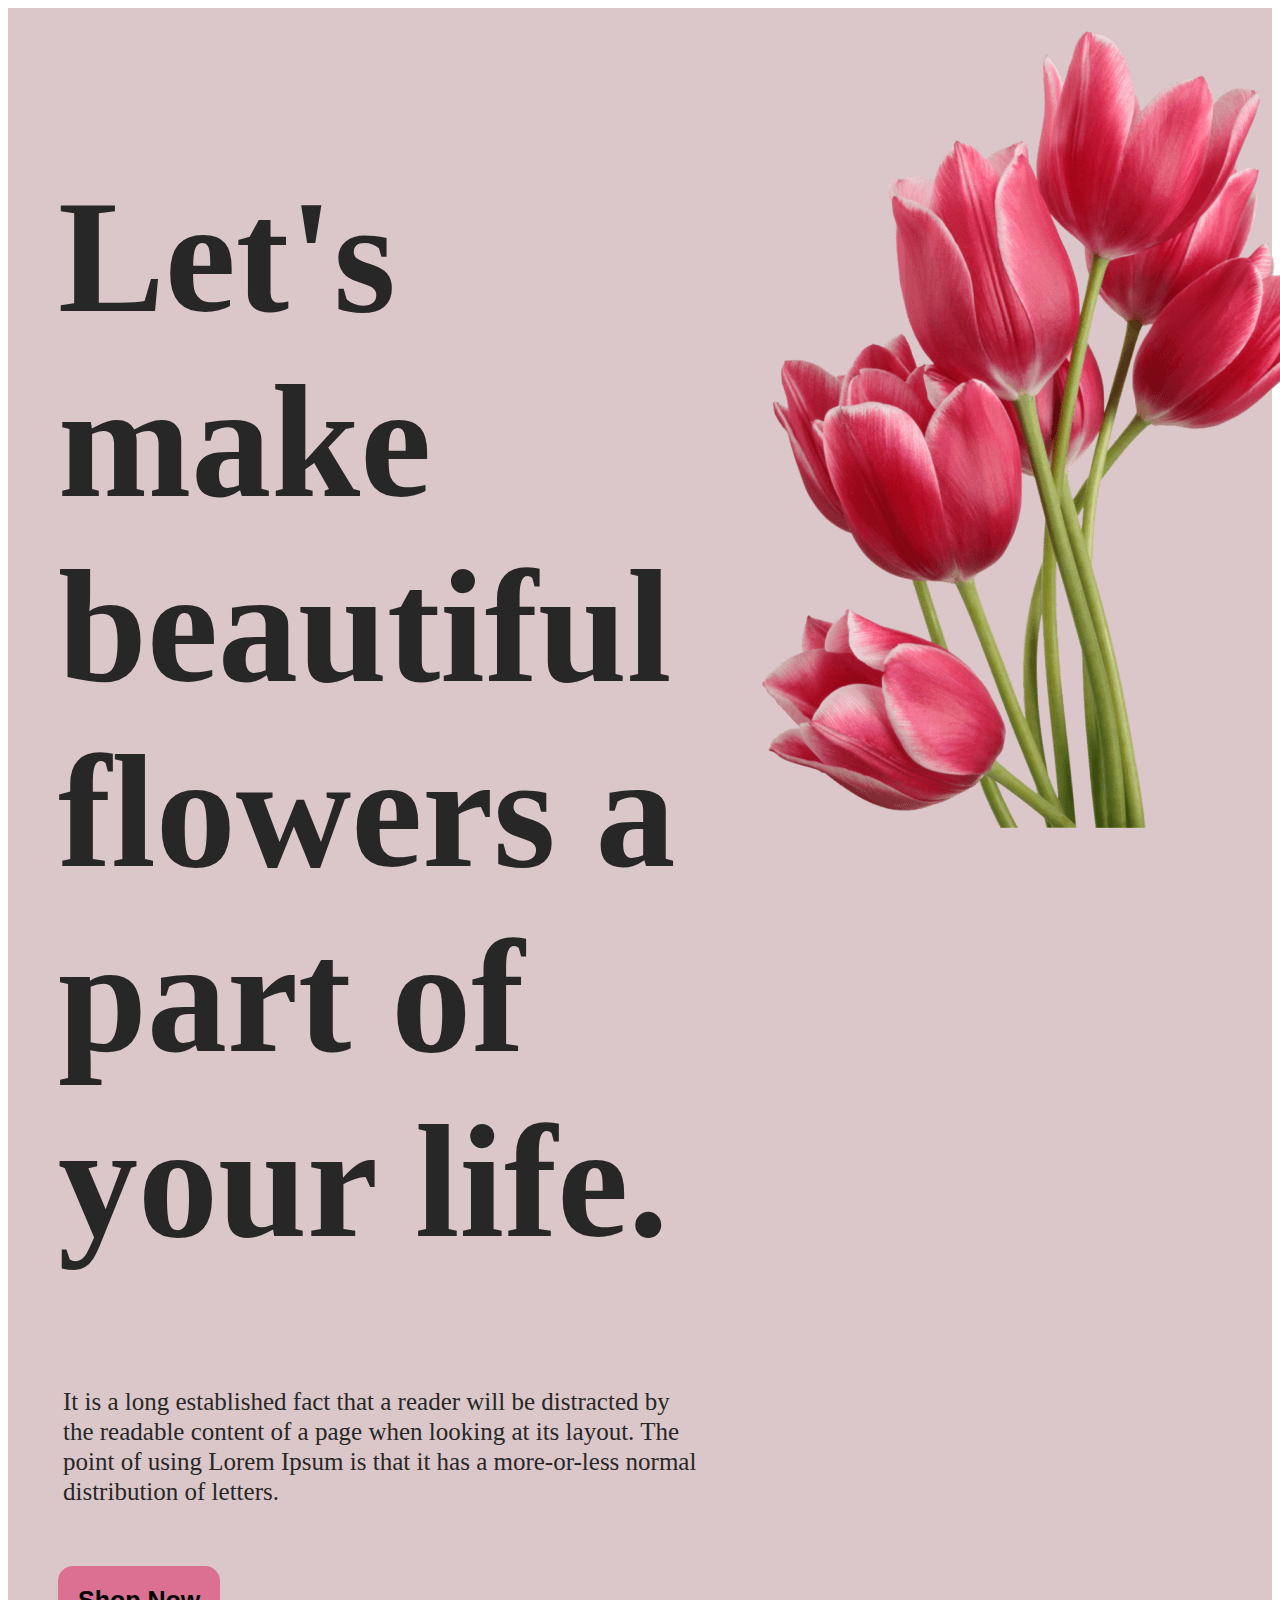
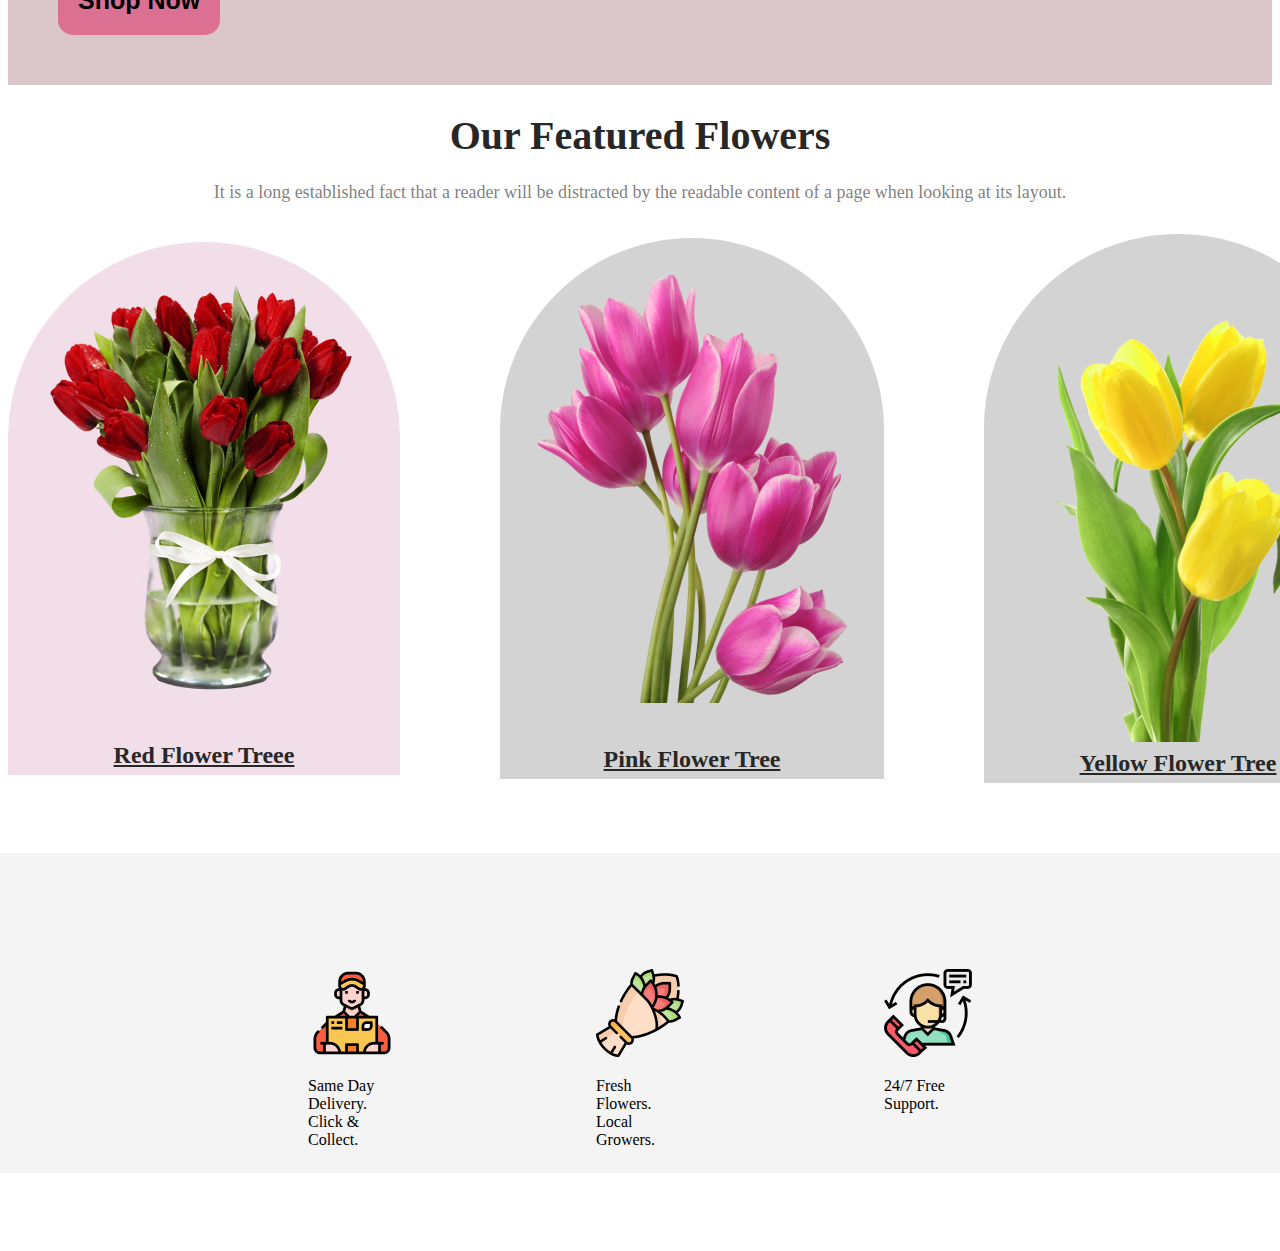
==== flower shop.html @ 3319960f "added new section" ====
<!DOCTYPE html>
<html lang="en">
<head>
    <meta charset="UTF-8">
    <meta name="viewport" content="width=device-width, initial-scale=1.0">
    <title>Document</title>
    <style>
        .pera1{
            color: rgba(15, 15, 15, 0.6);
        font-family: Lato;
        font-size: 25px;
        font-style: normal;
        font-weight: 400;
        line-height: 30px; /* 166.667% */
        width: 634px;
        color: #272727;
        padding: 5px

        }
        .btn{
            color:#FFFFFF
        font-family: Lato;
        font-size: 25px;
        font-style::shadow;
        font-weight: 700;
        line-height: normal; 
        width: auto 91px;
        height: auto 24px;
        color: dark pink;
        background-color: palevioletred;
        padding: 20px;
        border-radius: 15px;
        border: none;
        
        
        }
        .page1{
            display: flex;
            background-color: rgb(219, 199, 202);
            padding: 20px;
            margin: 0px;
        
        }
        .heading{
            color: #272727;
          font-family: Lato;
          font-size: 80px;
          font-style: normal;
          font-weight: 800;
          line-height: normal;
          margin: 20px;
          padding: 10px;
          font-weight: bold;
        }
        .feature{
           width: fixed 392px; 
           height:fixed 48px ;
           color: #272727;
           text-align: center;
           font-family: Lato;
           font-size: 40px;
           font-style: normal;
           font-weight: 800;
           line-height: normal;
        }
        .pera2{
            width:fixed 594px;
            color: rgba(39, 39, 39, 0.60);
            text-align: center;
           height: fixed 60px;
            font-size: 18px;
            font-style: normal;
            font-weight: 400;
            line-height: 30px; /* 166.667% */
        }
        .flowers{
            display: flex;
            align-items: center;
            justify-self: center;
            width: fit-content;
            margin: 0 auto;
            gap: 100px;
            
        }
        .flower1{
            background-color: brown;
            width:fixed 464px;
            height: fixed 538px;
            flex-shrink: 0;
            border-radius: 300px 300px 0px 0px;
            background: rgba(167, 33, 98, 0.15);
            align-items: center;
            justify-content: center;
            padding: 2px;
        }
        .flower1 > img{
            padding: 35px;
        }
        .flower2{
            width:fixed 464px;
            height: fixed 538px;
            flex-shrink: 0;
            border-radius: 300px 300px 0px 0px;
            background: rgba(167, 33, 98, 0.15);
            align-items: center;
            justify-content: center;
            padding: 2px;
            background: url(<path-to-image>), lightgray 50% / cover no-repeat;
        }
        .flower2 img{
            padding: 35px;
           
        }
        .flower3{
            width:fixed 464px;
            height: fixed 538px;
            flex-shrink: 0;
            border-radius: 300px 300px 0px 0px;
            background: rgba(167, 33, 98, 0.15);
            align-items: center;
            justify-content: center;
            padding: 2px; 
            background: url(<path-to-image>), lightgray 50% / cover no-repeat;
        }
        .flower3 img{
            padding: 35px;
            padding-bottom: 0%;
        }
        .flower-titel{
            color: #272727;
            text-align: center;
            font-family: Lato;
            font-size: 24px;
            font-style: normal;
            font-weight: 700;
            line-height: 35px; /* 145.833% */
            text-decoration-line: underline;
            padding: 0%;
            margin: 0%;
            height: fixed 35px;
            width: fixed 181px;
        }
        .logo{
            display:flex;
            width: 1440px;
            height: 320px;
            flex-shrink: 0;
            border-radius: 8px;
            background: rgba(39, 39, 39, 0.05);
            align-items: center;
            justify-content: center;
            gap: 200px;

        }
        .logo1{
            width: 88px;
            height: 88px;
            flex-shrink: 0;
        }
        .logo2{
            display: flex;
            justify-content: center;
            padding: 70px;
            margin: 0px;
        }
        

            </style>
</head>

<body>
    <section class="page1">
        <div class="heading">
            <h1> Let's make <br>beautiful flowers a  part of your life.</h1>
        <p class="pera1">
            It is a long established fact that a reader will be distracted by the readable content of a page when looking at its layout. The point of using Lorem Ipsum is that it has a more-or-less normal distribution of letters. 
        </p>
       <button class="btn">
        Shop Now
       </button>
        </div>

        <div>
            <img src="./image/Flower Asset/pngwing 10.png" alt="">
        </div>
        
    </section>

    <section class="page2">
            <h1 class="feature">
                Our Featured Flowers  
                <p class="pera2">
                    It is a long established fact that a reader will be distracted by the readable content of a page when looking at its layout. 
                </p>
            </h1>

        </section>

        <div class="flowers">
            <div class="flower1"><img src="./image/Flower Asset/pngwing 8.png" alt="">
                <p class="flower-titel">
                   Red Flower Treee
                </p>
            </div>
            <div class="flower2"><img src="./image/Flower Asset/pngwing 6.png" alt=""><p class="flower-titel">
                Pink Flower Tree
            </p></div>
            <div class="flower3"><img src="./image/Flower Asset/pngwing 7.png" alt=""><p class="flower-titel">
                Yellow Flower Tree
            </p></div>

        </div>
       <section class="logo2">
        <div class="logo">
            <div class="logo1">
                <img src="./image/Flower Asset/Group 57.png" alt="">
                <p>
                    Same Day Delivery. Click & Collect.
                </p>
            </div>
            <div class="logo1">
                <img src="./image/Flower Asset/Group 58.png" alt="">
                <p>
                    Fresh Flowers. Local Growers.
                </p>
            </div>
            <div class="logo1">
                <img src="./image/Flower Asset/Group 59.png" alt="">
                <p>
                    24/7 Free Support. 
                </p>
            </div>
        </div>
       </section>

    
</body>
</html>
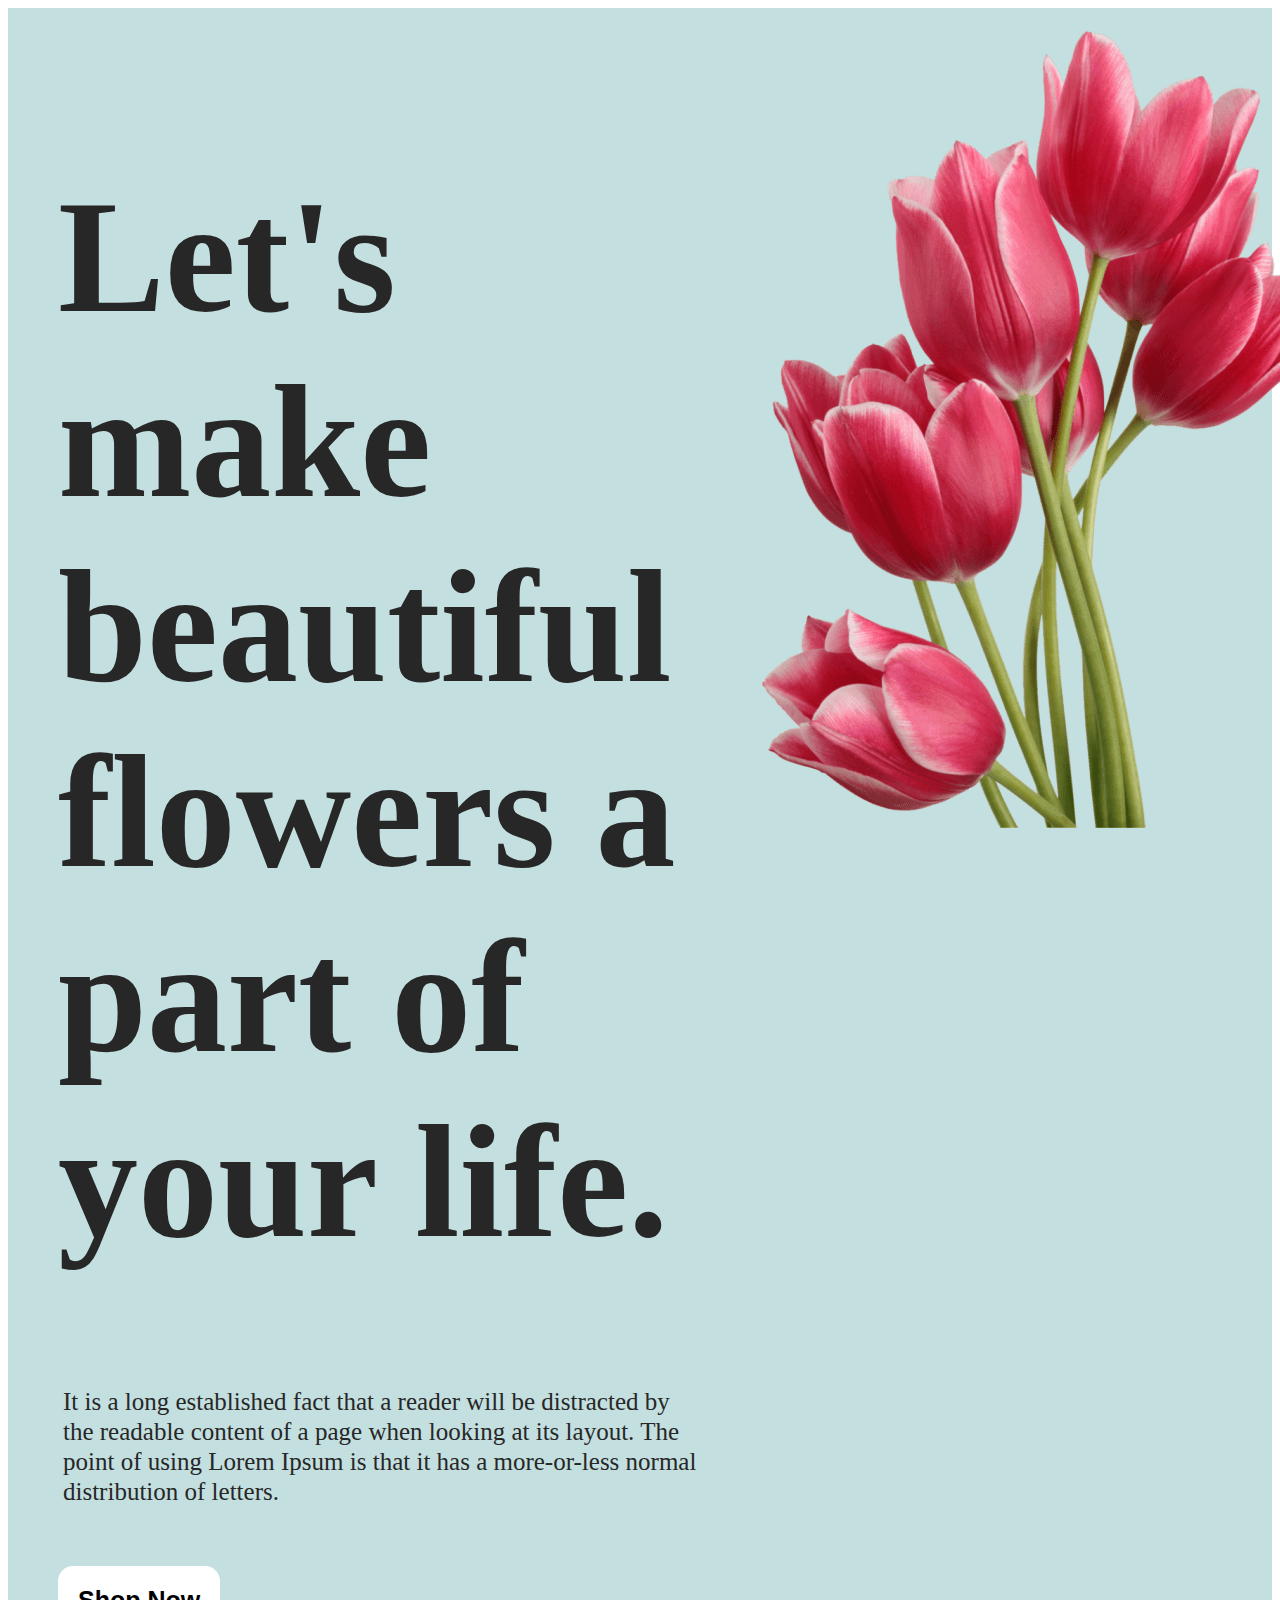
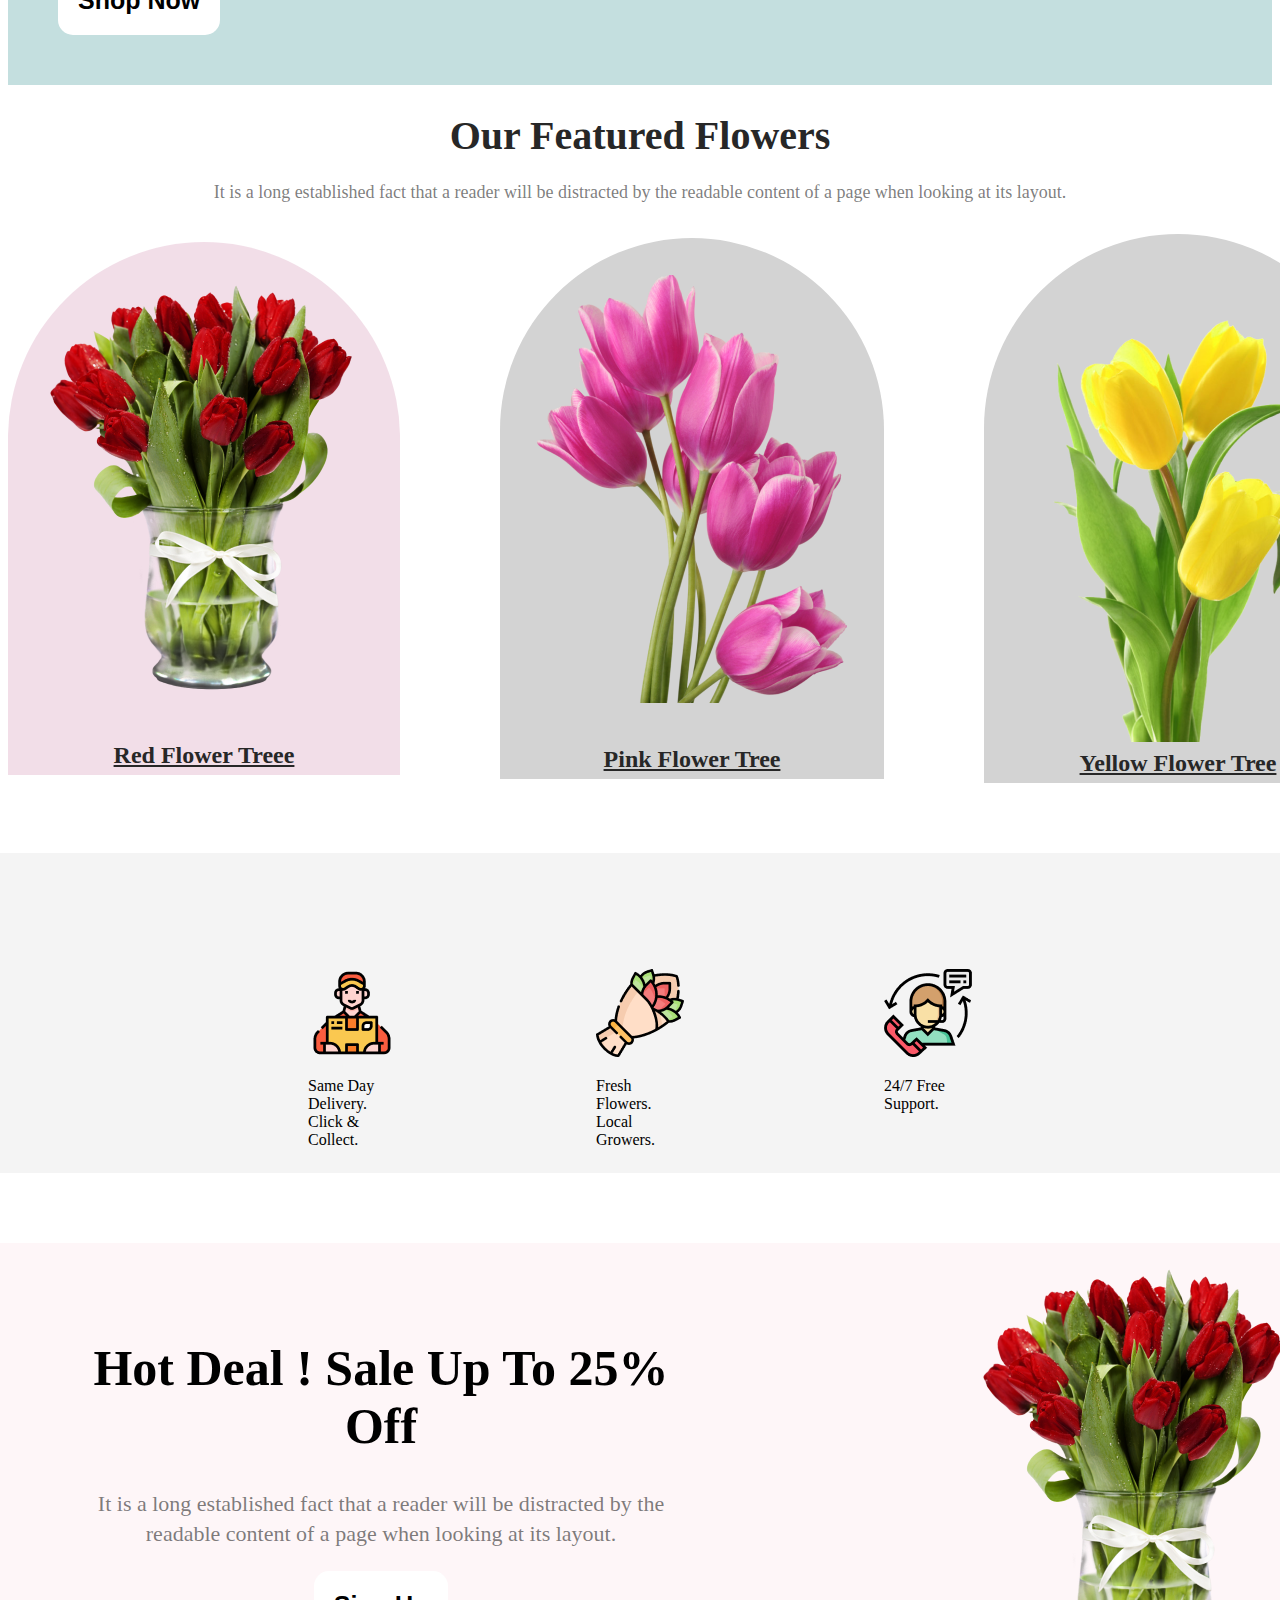
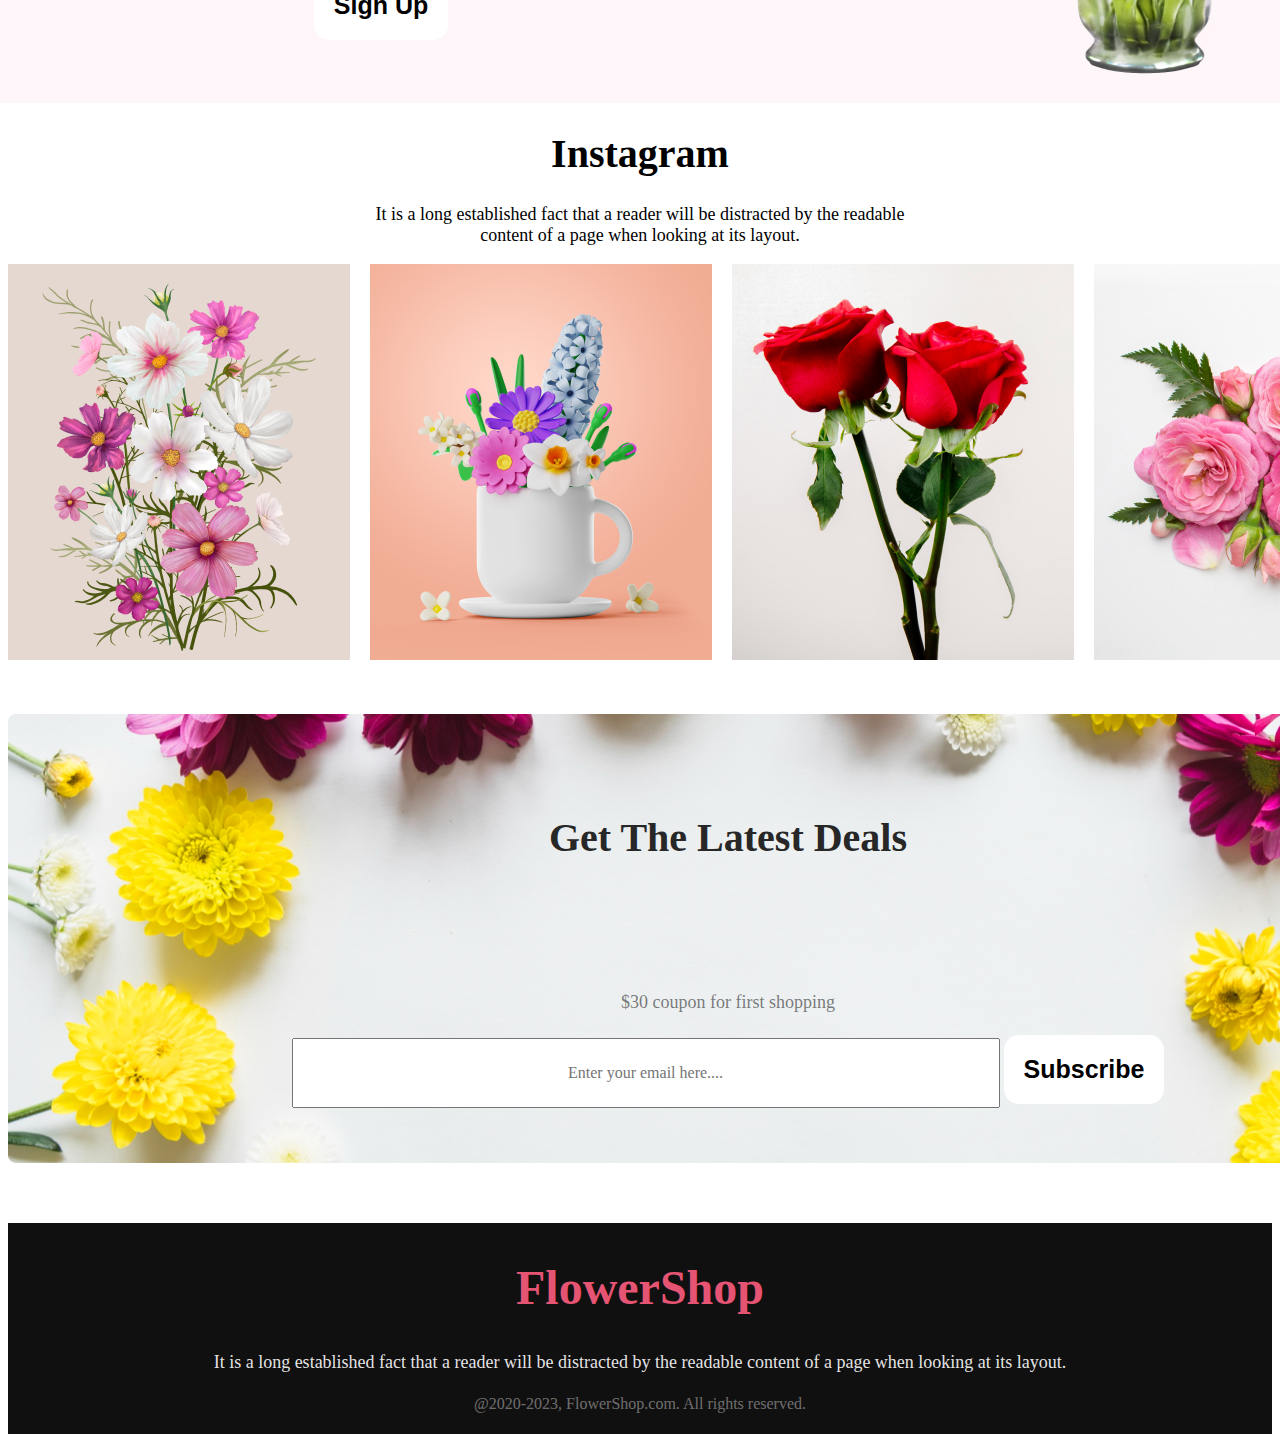
==== commit 3a6fb2a5: "done" ====
--- a/flower shop.html
+++ b/flower shop.html
@@ -4,168 +4,7 @@
     <meta charset="UTF-8">
     <meta name="viewport" content="width=device-width, initial-scale=1.0">
     <title>Document</title>
-    <style>
-        .pera1{
-            color: rgba(15, 15, 15, 0.6);
-        font-family: Lato;
-        font-size: 25px;
-        font-style: normal;
-        font-weight: 400;
-        line-height: 30px; /* 166.667% */
-        width: 634px;
-        color: #272727;
-        padding: 5px
-
-        }
-        .btn{
-            color:#FFFFFF
-        font-family: Lato;
-        font-size: 25px;
-        font-style::shadow;
-        font-weight: 700;
-        line-height: normal; 
-        width: auto 91px;
-        height: auto 24px;
-        color: dark pink;
-        background-color: palevioletred;
-        padding: 20px;
-        border-radius: 15px;
-        border: none;
-        
-        
-        }
-        .page1{
-            display: flex;
-            background-color: rgb(219, 199, 202);
-            padding: 20px;
-            margin: 0px;
-        
-        }
-        .heading{
-            color: #272727;
-          font-family: Lato;
-          font-size: 80px;
-          font-style: normal;
-          font-weight: 800;
-          line-height: normal;
-          margin: 20px;
-          padding: 10px;
-          font-weight: bold;
-        }
-        .feature{
-           width: fixed 392px; 
-           height:fixed 48px ;
-           color: #272727;
-           text-align: center;
-           font-family: Lato;
-           font-size: 40px;
-           font-style: normal;
-           font-weight: 800;
-           line-height: normal;
-        }
-        .pera2{
-            width:fixed 594px;
-            color: rgba(39, 39, 39, 0.60);
-            text-align: center;
-           height: fixed 60px;
-            font-size: 18px;
-            font-style: normal;
-            font-weight: 400;
-            line-height: 30px; /* 166.667% */
-        }
-        .flowers{
-            display: flex;
-            align-items: center;
-            justify-self: center;
-            width: fit-content;
-            margin: 0 auto;
-            gap: 100px;
-            
-        }
-        .flower1{
-            background-color: brown;
-            width:fixed 464px;
-            height: fixed 538px;
-            flex-shrink: 0;
-            border-radius: 300px 300px 0px 0px;
-            background: rgba(167, 33, 98, 0.15);
-            align-items: center;
-            justify-content: center;
-            padding: 2px;
-        }
-        .flower1 > img{
-            padding: 35px;
-        }
-        .flower2{
-            width:fixed 464px;
-            height: fixed 538px;
-            flex-shrink: 0;
-            border-radius: 300px 300px 0px 0px;
-            background: rgba(167, 33, 98, 0.15);
-            align-items: center;
-            justify-content: center;
-            padding: 2px;
-            background: url(<path-to-image>), lightgray 50% / cover no-repeat;
-        }
-        .flower2 img{
-            padding: 35px;
-           
-        }
-        .flower3{
-            width:fixed 464px;
-            height: fixed 538px;
-            flex-shrink: 0;
-            border-radius: 300px 300px 0px 0px;
-            background: rgba(167, 33, 98, 0.15);
-            align-items: center;
-            justify-content: center;
-            padding: 2px; 
-            background: url(<path-to-image>), lightgray 50% / cover no-repeat;
-        }
-        .flower3 img{
-            padding: 35px;
-            padding-bottom: 0%;
-        }
-        .flower-titel{
-            color: #272727;
-            text-align: center;
-            font-family: Lato;
-            font-size: 24px;
-            font-style: normal;
-            font-weight: 700;
-            line-height: 35px; /* 145.833% */
-            text-decoration-line: underline;
-            padding: 0%;
-            margin: 0%;
-            height: fixed 35px;
-            width: fixed 181px;
-        }
-        .logo{
-            display:flex;
-            width: 1440px;
-            height: 320px;
-            flex-shrink: 0;
-            border-radius: 8px;
-            background: rgba(39, 39, 39, 0.05);
-            align-items: center;
-            justify-content: center;
-            gap: 200px;
-
-        }
-        .logo1{
-            width: 88px;
-            height: 88px;
-            flex-shrink: 0;
-        }
-        .logo2{
-            display: flex;
-            justify-content: center;
-            padding: 70px;
-            margin: 0px;
-        }
-        
-
-            </style>
+   <link rel="stylesheet" href="Flower.css">
 </head>
 
 <body>
@@ -185,7 +24,7 @@
         </div>
         
     </section>
-
+<!-- feature flowers -->
     <section class="page2">
             <h1 class="feature">
                 Our Featured Flowers  
@@ -201,6 +40,7 @@
                 <p class="flower-titel">
                    Red Flower Treee
                 </p>
+                <a href=""></a>
             </div>
             <div class="flower2"><img src="./image/Flower Asset/pngwing 6.png" alt=""><p class="flower-titel">
                 Pink Flower Tree
@@ -232,6 +72,72 @@
             </div>
         </div>
        </section>
+       
+       <section class="sec3">
+        <div class="h1pera">
+         <h1
+         class="Deal"> Hot Deal ! Sale Up To 25% Off
+        </h1>
+           
+            <p class="pera3">
+                It is a long established fact that a reader will be distracted by the readable content of a page when looking at its layout.
+            </p>
+            <button class="btn">Sign Up</button>   
+                
+        </div>
+        <div class="flower4">
+            <img src="./image/Flower Asset/pngwing 8.png" alt="">
+        </div>
+       
+       </section>
+       <section>
+        <h1 class="insta">
+         Instagram  
+        </h1>
+        <p class="pera4"> 
+            It is a long established fact that a reader will be distracted by the readable <br> content of a page when looking at its layout.
+        </p>
+        <div class="flowerbox">
+            <div><img src="./image/Flower Asset/Rectangle 4.png" alt=""></div>
+            <div><img src="./image/Flower Asset/Rectangle 5.png" alt=""></div>
+            <div><img src="./image/Flower Asset/Rectangle 6.png" alt=""></div>
+            <div><img src="./image/Flower Asset/Flower 01.png" alt=""></div>
+        </div>
+
+       </section>
+
+       <section class="last">
+        
+        
+        <div class="go">
+            <h1 class="get">
+                Get The Latest Deals
+            </h1>
+            <p class="pera5">
+                $30 coupon for first shopping
+            </p>
+            <input type="text" placeholder="Enter your email here...."
+            class="bar">
+            <button class="btn">Subscribe</button>
+        </div>
+       </section>
+
+       <section class="lsec">
+        <div>
+            <h1 class="lshop">FlowerShop
+
+            </h1>
+            <p class="pera6">
+                It is a long established fact that a reader will be distracted by the readable content of a page when looking at its layout.  
+            </p>
+            <p class="pera7">
+                @2020-2023, FlowerShop.com. All rights reserved. 
+            </p>
+        </div>
+       </section>
+
+        
+       
 
     
 </body>
--- a/Flower.css
+++ b/Flower.css
@@ -0,0 +1,337 @@
+.pera1{
+    color: rgba(15, 15, 15, 0.6);
+font-family: Lato;
+font-size: 25px;
+font-style: normal;
+font-weight: 400;
+line-height: 30px; /* 166.667% */
+width: 634px;
+color: #272727;
+padding: 5px
+
+}
+.btn{
+    color:#FFFEC4
+font-family: Lato;
+font-size: 25px;
+font-style::shadow;
+font-weight: 700;
+line-height: normal; 
+width: auto 91px;
+height: auto 24px;
+color: dark pink;
+background-color:#FFFF;
+padding: 20px;
+border-radius: 15px;
+border: none;
+}
+.btn:hover{
+    cursor: pointer;
+    background-color: rgb(241, 26, 123);
+}
+
+.page1{
+    display: flex;
+    background-color: #C4DFDF;
+    padding: 20px;
+    margin: 0px;
+
+}
+.heading{
+    color: #272727;
+  font-family: Lato;
+  font-size: 80px;
+  font-style: normal;
+  font-weight: 800;
+  line-height: normal;
+  margin: 20px;
+  padding: 10px;
+  font-weight: bold;
+}
+.feature{
+   width: fixed 392px; 
+   height:fixed 48px ;
+   color: #272727;
+   text-align: center;
+   font-family: Lato;
+   font-size: 40px;
+   font-style: normal;
+   font-weight: 800;
+   line-height: normal;
+}
+.pera2{
+    width:fixed 594px;
+    color: rgba(39, 39, 39, 0.60);
+    text-align: center;
+   height: fixed 60px;
+    font-size: 18px;
+    font-style: normal;
+    font-weight: 400;
+    line-height: 30px; /* 166.667% */
+}
+.flowers{
+    display: flex;
+    align-items: center;
+    justify-self: center;
+    width: fit-content;
+    margin: 0 auto;
+    gap: 100px;
+    
+}
+.flower1{
+    background-color: brown;
+    width:fixed 464px;
+    height: fixed 538px;
+    flex-shrink: 0;
+    border-radius: 300px 300px 0px 0px;
+    background: rgba(167, 33, 98, 0.15);
+    align-items: center;
+    justify-content: center;
+    padding: 2px;
+}
+.flower1 > img{
+    padding: 35px;
+}
+.flower2{
+    width:fixed 464px;
+    height: fixed 538px;
+    flex-shrink: 0;
+    border-radius: 300px 300px 0px 0px;
+    background: rgba(167, 33, 98, 0.15);
+    align-items: center;
+    justify-content: center;
+    padding: 2px;
+    background: url(<path-to-image>), lightgray 50% / cover no-repeat;
+}
+.flower2 img{
+    padding: 35px;
+   
+}
+.flower3{
+    width:fixed 464px;
+    height: fixed 538px;
+    flex-shrink: 0;
+    border-radius: 300px 300px 0px 0px;
+    background: rgba(167, 33, 98, 0.15);
+    align-items: center;
+    justify-content: center;
+    padding: 2px; 
+    background: url(<path-to-image>), lightgray 50% / cover no-repeat;
+}
+.flower3 img{
+    padding: 35px;
+    padding-bottom: 0%;
+}
+.flower-titel{
+    color: #272727;
+    text-align: center;
+    font-family: Lato;
+    font-size: 24px;
+    font-style: normal;
+    font-weight: 700;
+    line-height: 35px; /* 145.833% */
+    text-decoration-line: underline;
+    padding: 0%;
+    margin: 0%;
+    height: fixed 35px;
+    width: fixed 181px;
+}
+.logo{
+    display:flex;
+    width: 1440px;
+    height: 320px;
+    flex-shrink: 0;
+    border-radius: 8px;
+    background: rgba(39, 39, 39, 0.05);
+    align-items: center;
+    justify-content: center;
+    gap: 200px;
+
+}
+.logo1{
+    width: 88px;
+    height: 88px;
+    flex-shrink: 0;
+}
+.logo2{
+    display: flex;
+    justify-content: center;
+    padding: 70px;
+    margin: 0px;
+}
+.next{
+    font-size: 20px;
+    color: lightcoral;
+    padding: 20px;
+    background-color: aquamarine;
+    border-radius: 10px;
+    list-style: none;
+    width: fit-content;
+    margin: 0% auto;
+    align-items: center;
+    text-align: center;
+}
+.sec3{
+   
+    display: flex;
+    align-items: center;
+    justify-self: center;
+    border-radius: 8px;
+    background: rgba(229, 84, 115, 0.05);
+    text-align: justify;
+    gap: 300px; 
+    padding: 20px; 
+    padding-left: 120px;  
+}
+
+.flower4{
+width: 318px;
+height: 420px;
+flex-shrink: 0;
+background: url(<path-to-image>)
+}
+.pera3{
+    width: 594px;
+    height: 60px;
+    color: rgba(39, 39, 39, 0.60);
+    text-align: center;
+    font-family: Lato;
+    font-size: 22px;
+    font-style: normal;
+    font-weight: 400;
+    line-height: 30px; /* 166.667% */
+    
+}
+.signup{
+       display: inline-flex;
+    padding: 20px 43px;
+    align-items: flex-start;
+    gap: 10px;
+    border-radius: 8px;
+    background: #E55473;
+    color: #FFF;
+    font-family: Lato;
+    font-size: 20px;
+    font-style: normal;
+    font-weight: 700;
+    line-height: normal;
+}
+.h1pera{
+    width: 594px;
+    color: rgba(39, 39, 39, 0.60);
+    text-align: center;
+    font-family: Lato;
+}
+.Deal{
+    color: black;
+    font-size: 50px;
+}
+.flowerbox{
+    display: flex;
+    align-items: center;
+    justify-self: center;
+    margin:0% auto;
+    width: fit-content;
+    gap: 20px;
+}
+.pera4{
+    text-align: center;
+    font-family: Lato;
+    font-size: 18px;
+    font-style: normal;
+}
+.insta{
+    text-align: center;
+    font-size:40px;
+    
+}
+.last{
+    background-image: url(./Rectangle\ 9.png);
+    width: 1440px;
+    height: 449px;
+    flex-shrink: 0;
+    margin: 0 auto;
+
+}
+.go{
+    text-align: center;
+}
+.get{
+    color: #272727;
+text-align: center;
+font-family: Lato;
+font-size: 40px;
+font-style: normal;
+font-weight: 800;
+line-height: normal;
+margin-top: 50px;
+padding: 100px;
+}
+.pera5{
+    color: rgba(39, 39, 39, 0.60);
+text-align: center;
+font-family: Lato;
+font-size: 18px;
+font-style: normal;
+font-weight: 400;
+line-height: 30px; /* 166.667% */
+}
+.bar{
+    width: 700px;
+height: 64px;
+flex-shrink: 0;
+color: rgba(39, 39, 39, 0.60);
+text-align: center;
+font-family: Lato;
+font-size: 16px;
+font-style: normal;
+font-weight: 400;
+line-height: normal;
+}
+.sub{
+    width: 150px;
+    height: 64px;
+    flex-shrink: 0; 
+    border-radius: 8px;
+background: #E55473;
+color: #FFF;
+font-family: Lato;
+font-size: 20px;
+font-style: normal;
+font-weight: 700;
+line-height: normal;
+}
+.lsec{
+    flex-shrink: 0;
+    background: #111010;
+    margin: 0 auto;
+    padding: 5px;
+    margin-top: 60px;
+}
+.lshop{
+    color: #E55473;
+    font-family: Lato;
+    font-size: 48px;
+    font-style: normal;
+    font-weight: 800;
+    line-height: normal;
+    text-align: center;
+}
+.pera6{
+    color: rgba(255, 255, 255, 0.90);
+    text-align: center;
+    font-family: Lato;
+    font-size: 18px;
+    font-style: normal;
+    font-weight: 400;
+    line-height: 30px; /* 166.667% */
+}
+.pera7{
+    color: rgba(255, 255, 255, 0.40);
+    text-align: center;
+    font-family: Lato;
+    font-size: 16px;
+    font-style: normal;
+    font-weight: 400;
+    line-height: normal;
+}